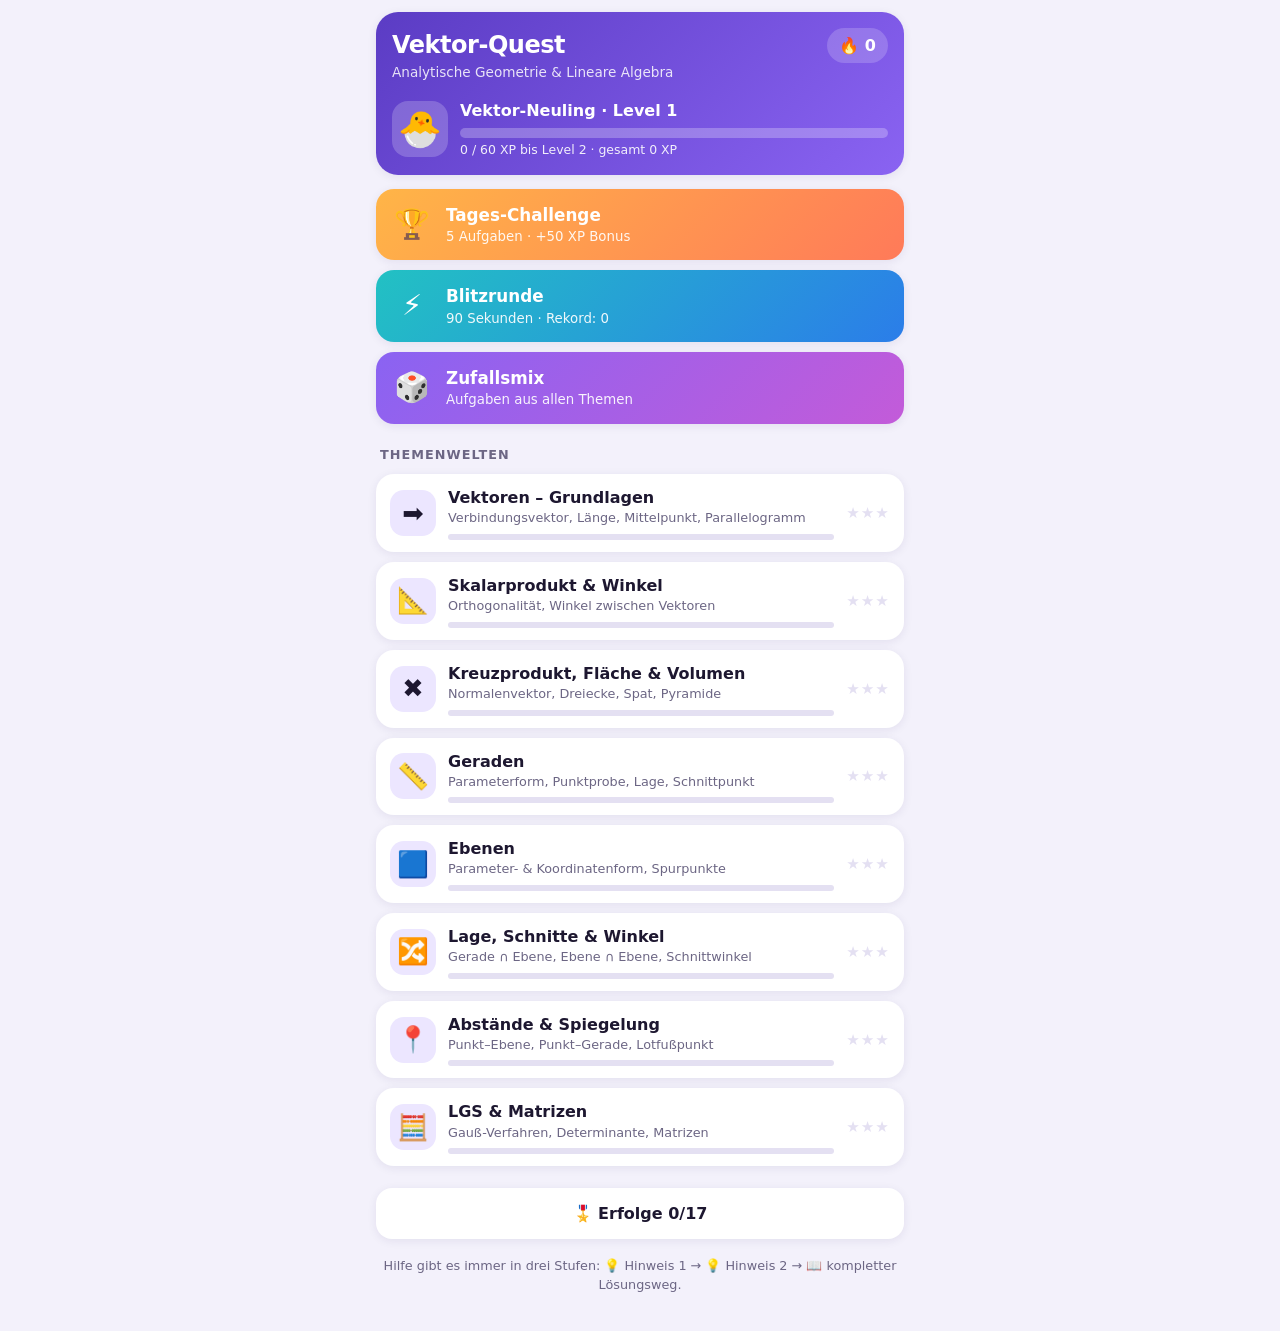
==== vektor-quest/web/index.html @ 60952a85 "Vektor-Quest: Lern-App für Analytische Geometrie mit 3-stufiger Hilfe Spielerische Aufgaben zu Vekto" ====
<!doctype html>
<html lang="de">
<head>
<meta charset="utf-8">
<meta name="viewport" content="width=device-width, initial-scale=1, viewport-fit=cover">
<meta name="theme-color" content="#5b3cc4">
<title>Vektor-Quest</title>
<link rel="manifest" href="manifest.webmanifest">
<link rel="icon" href="icons/icon.svg" type="image/svg+xml">
<link rel="stylesheet" href="style.css">
</head>
<body>

<!-- Startseite -->
<section id="v-home" class="view">
  <header class="hero">
    <div class="hero-top">
      <div>
        <div class="app-name">Vektor-Quest</div>
        <div class="sub">Analytische Geometrie &amp; Lineare Algebra</div>
      </div>
      <button class="streak" id="streak-btn" aria-label="Lerntage am Stück">🔥 <span id="streak-days">0</span></button>
    </div>
    <div class="player">
      <div class="avatar" id="avatar">🐣</div>
      <div class="player-info">
        <div class="player-title"><span id="lvl-title">Vektor-Neuling</span> · Level <span id="lvl">1</span></div>
        <div class="xpbar"><div id="xpfill"></div></div>
        <div class="xptext" id="xptext">0 / 60 XP</div>
      </div>
    </div>
  </header>

  <div class="modes">
    <button class="mode daily" id="btn-daily">
      <span class="mode-ico">🏆</span>
      <span class="mode-txt"><b>Tages-Challenge</b><small id="daily-status">5 Aufgaben · +50 XP Bonus</small></span>
    </button>
    <button class="mode blitz" id="btn-blitz">
      <span class="mode-ico">⚡</span>
      <span class="mode-txt"><b>Blitzrunde</b><small id="blitz-status">90 Sekunden · Rekord: 0</small></span>
    </button>
    <button class="mode mix" id="btn-mix">
      <span class="mode-ico">🎲</span>
      <span class="mode-txt"><b>Zufallsmix</b><small>Aufgaben aus allen Themen</small></span>
    </button>
  </div>

  <h2 class="sec">Themenwelten</h2>
  <div id="chapters"></div>

  <button class="badges-btn" id="btn-badges">🎖️ Erfolge <span id="badge-count">0/0</span></button>
  <p class="foot">Hilfe gibt es immer in drei Stufen: 💡 Hinweis 1 → 💡 Hinweis 2 → 📖 kompletter Lösungsweg.</p>
</section>

<!-- Kapitelübersicht -->
<section id="v-chapter" class="view" hidden>
  <div class="topbar"><button class="icon-btn" data-back>‹</button><h1 id="ch-title"></h1></div>
  <p class="ch-desc" id="ch-desc"></p>
  <button class="big-btn" id="ch-mix">🎲 Alles aus diesem Thema gemischt</button>
  <h2 class="sec">Oder gezielt üben</h2>
  <div id="ch-types"></div>
</section>

<!-- Aufgabe -->
<section id="v-task" class="view" hidden>
  <div class="topbar">
    <button class="icon-btn" data-back aria-label="Zurück">✕</button>
    <div class="task-mode" id="task-mode"></div>
    <div class="task-meta" id="task-meta"></div>
  </div>
  <div class="dots" id="dots"></div>
  <article class="card" id="card">
    <div class="tag-row"><span class="tag" id="task-tag"></span><span class="lvl-dots" id="task-lvl"></span></div>
    <h3 id="task-name"></h3>
    <div class="question" id="question"></div>
    <div class="answer" id="answer"></div>
    <div class="feedback" id="feedback" aria-live="polite"></div>
    <div id="help"></div>
  </article>
  <div class="dock" id="dock">
    <div class="keypad" id="keypad">
      <button data-k="7">7</button><button data-k="8">8</button><button data-k="9">9</button><button data-k="del" class="kfn">⌫</button>
      <button data-k="4">4</button><button data-k="5">5</button><button data-k="6">6</button><button data-k="−" class="kfn">−</button>
      <button data-k="1">1</button><button data-k="2">2</button><button data-k="3">3</button><button data-k="/" class="kfn">/</button>
      <button data-k="0">0</button><button data-k=",">,</button><button data-k="√" class="kfn">√</button><button data-k="next" class="kfn">⇥</button>
    </div>
    <div class="actions">
      <button class="act help" id="btn-help">💡 Hinweis 1</button>
      <button class="act primary" id="btn-check">Prüfen</button>
    </div>
  </div>
</section>

<!-- Ergebnis -->
<section id="v-result" class="view" hidden>
  <div class="result">
    <div class="result-ico" id="res-ico">🏆</div>
    <h1 id="res-title"></h1>
    <p id="res-text"></p>
    <div class="res-stats" id="res-stats"></div>
    <button class="big-btn" id="res-again">Nochmal!</button>
    <button class="ghost-btn" data-home>Zur Startseite</button>
  </div>
</section>

<!-- Erfolge -->
<section id="v-badges" class="view" hidden>
  <div class="topbar"><button class="icon-btn" data-back>‹</button><h1>Erfolge</h1></div>
  <div class="stats" id="stats"></div>
  <div class="badge-grid" id="badge-grid"></div>
  <button class="ghost-btn danger" id="btn-reset">Fortschritt zurücksetzen</button>
</section>

<div id="toasts"></div>
<div id="fx"></div>

<script src="aufgaben.js"></script>
<script src="app.js"></script>
</body>
</html>
---- vektor-quest/web/style.css ----
:root {
  --bg: #f3f1fb; --card: #ffffff; --text: #1d1730; --muted: #6c6684; --line: #e4e0f2;
  --brand: #5b3cc4; --brand-2: #8a63f2; --brand-soft: #ece6ff; --on-brand: #fff;
  --ok: #17915a; --ok-soft: #dcf6e8; --bad: #d23c3c; --bad-soft: #fde4e4;
  --h1: #fff6d6; --h1-line: #f0c94a; --h2: #ffe9d6; --h2-line: #f29a4a; --sol: #e3efff; --sol-line: #4a8af2;
  --daily: linear-gradient(135deg, #ffb547, #ff7a59); --blitz: linear-gradient(135deg, #22c1c3, #2b7de9); --mix: linear-gradient(135deg, #8a63f2, #c35bd9);
  --shadow: 0 2px 10px rgba(40, 20, 90, .08);
  --key: #fff; --key-fn: #ece6ff;
}
@media (prefers-color-scheme: dark) {
  :root:not([data-theme="light"]) {
    --bg: #131021; --card: #1e1a30; --text: #f1eefb; --muted: #a39dbd; --line: #2f2a45;
    --brand: #8a6bff; --brand-2: #a98bff; --brand-soft: #2b2450; --on-brand: #fff;
    --ok: #4fd38e; --ok-soft: #173a29; --bad: #ff7676; --bad-soft: #3d1d22;
    --h1: #3a3213; --h1-line: #c9a531; --h2: #3d2716; --h2-line: #e08a3d; --sol: #172a45; --sol-line: #5b9bff;
    --shadow: 0 2px 10px rgba(0, 0, 0, .35);
    --key: #2a2540; --key-fn: #3a3160;
  }
}
:root[data-theme="dark"] {
  --bg: #131021; --card: #1e1a30; --text: #f1eefb; --muted: #a39dbd; --line: #2f2a45;
  --brand: #8a6bff; --brand-2: #a98bff; --brand-soft: #2b2450;
  --ok: #4fd38e; --ok-soft: #173a29; --bad: #ff7676; --bad-soft: #3d1d22;
  --h1: #3a3213; --h1-line: #c9a531; --h2: #3d2716; --h2-line: #e08a3d; --sol: #172a45; --sol-line: #5b9bff;
  --key: #2a2540; --key-fn: #3a3160;
}

* { box-sizing: border-box; -webkit-tap-highlight-color: transparent; }
html, body { margin: 0; }
body {
  background: var(--bg); color: var(--text);
  font: 16px/1.45 system-ui, -apple-system, "Segoe UI", Roboto, sans-serif;
  overflow-x: hidden;
}
button { font: inherit; color: inherit; cursor: pointer; border: 0; background: none; }
.view { max-width: 560px; margin: 0 auto; padding: calc(12px + env(safe-area-inset-top)) 16px calc(24px + env(safe-area-inset-bottom)); }
[hidden] { display: none !important; }

/* ---------- Startseite ---------- */
.hero { background: linear-gradient(135deg, var(--brand), var(--brand-2)); color: #fff; border-radius: 22px; padding: 16px; box-shadow: var(--shadow); }
.hero-top { display: flex; justify-content: space-between; align-items: flex-start; gap: 12px; }
.app-name { font-size: 1.5rem; font-weight: 800; letter-spacing: -.02em; }
.sub { opacity: .85; font-size: .85rem; }
.streak { background: rgba(255, 255, 255, .18); color: #fff; padding: 6px 12px; border-radius: 99px; font-weight: 700; white-space: nowrap; }
.player { display: flex; gap: 12px; align-items: center; margin-top: 16px; }
.avatar { font-size: 2.2rem; width: 56px; height: 56px; border-radius: 16px; background: rgba(255, 255, 255, .2); display: grid; place-items: center; flex: none; }
.player-info { flex: 1; min-width: 0; }
.player-title { font-weight: 700; }
.xpbar { height: 10px; background: rgba(255, 255, 255, .25); border-radius: 99px; overflow: hidden; margin: 6px 0 3px; }
#xpfill { height: 100%; width: 0; background: #ffe066; border-radius: 99px; transition: width .6s ease; }
.xptext { font-size: .78rem; opacity: .9; }

.modes { display: grid; gap: 10px; margin-top: 14px; }
.mode { display: flex; align-items: center; gap: 12px; padding: 14px; border-radius: 18px; color: #fff; text-align: left; box-shadow: var(--shadow); transition: transform .1s; }
.mode:active, .ch-card:active, .big-btn:active, .type-row:active { transform: scale(.98); }
.mode.daily { background: var(--daily); } .mode.blitz { background: var(--blitz); } .mode.mix { background: var(--mix); }
.mode-ico { font-size: 1.8rem; width: 44px; text-align: center; }
.mode-txt { display: flex; flex-direction: column; }
.mode-txt b { font-size: 1.05rem; }
.mode-txt small { opacity: .92; }

.sec { font-size: .8rem; text-transform: uppercase; letter-spacing: .08em; color: var(--muted); margin: 22px 4px 10px; }
.ch-card { display: flex; gap: 12px; align-items: center; width: 100%; background: var(--card); border-radius: 18px; padding: 12px 14px; margin-bottom: 10px; text-align: left; box-shadow: var(--shadow); transition: transform .1s; }
.ch-ico { font-size: 1.6rem; width: 46px; height: 46px; border-radius: 14px; background: var(--brand-soft); display: grid; place-items: center; flex: none; }
.ch-body { flex: 1; min-width: 0; }
.ch-name { font-weight: 700; }
.ch-desc-s { color: var(--muted); font-size: .8rem; white-space: nowrap; overflow: hidden; text-overflow: ellipsis; }
.ch-bar { height: 6px; background: var(--line); border-radius: 99px; margin-top: 6px; overflow: hidden; }
.ch-bar div { height: 100%; background: linear-gradient(90deg, var(--brand), var(--brand-2)); border-radius: 99px; }
.stars { color: #f5b301; letter-spacing: 1px; font-size: .95rem; white-space: nowrap; }
.stars .off { color: var(--line); }
.badges-btn { width: 100%; margin-top: 12px; padding: 14px; border-radius: 16px; background: var(--card); font-weight: 700; box-shadow: var(--shadow); }
.foot { text-align: center; color: var(--muted); font-size: .8rem; margin-top: 18px; }

/* ---------- Topbar ---------- */
.topbar { display: flex; align-items: center; gap: 10px; min-height: 44px; }
.topbar h1 { font-size: 1.15rem; margin: 0; }
.icon-btn { width: 40px; height: 40px; border-radius: 12px; background: var(--card); font-size: 1.3rem; box-shadow: var(--shadow); flex: none; }
.task-mode { flex: 1; font-weight: 700; color: var(--muted); font-size: .9rem; white-space: nowrap; overflow: hidden; text-overflow: ellipsis; }
.task-meta { font-weight: 800; white-space: nowrap; }
.task-meta .timer { background: var(--brand-soft); color: var(--brand); padding: 4px 10px; border-radius: 99px; font-variant-numeric: tabular-nums; }
.task-meta .timer.low { background: var(--bad-soft); color: var(--bad); }
.ch-desc { color: var(--muted); margin: 6px 4px 14px; }
.big-btn { width: 100%; padding: 16px; border-radius: 16px; background: linear-gradient(135deg, var(--brand), var(--brand-2)); color: var(--on-brand); font-weight: 800; font-size: 1.05rem; box-shadow: var(--shadow); transition: transform .1s; }
.ghost-btn { width: 100%; padding: 14px; border-radius: 16px; margin-top: 10px; color: var(--brand); font-weight: 700; }
.ghost-btn.danger { color: var(--bad); margin-top: 24px; }
.type-row { display: flex; align-items: center; gap: 10px; width: 100%; padding: 12px 14px; background: var(--card); border-radius: 14px; margin-bottom: 8px; text-align: left; box-shadow: var(--shadow); transition: transform .1s; }
.type-row .tn { flex: 1; font-weight: 600; }
.type-row .tc { color: var(--muted); font-size: .8rem; white-space: nowrap; }
.lvl-dots { color: var(--brand); letter-spacing: 1px; font-size: .75rem; white-space: nowrap; }
.lvl-dots .off { color: var(--line); }

/* ---------- Aufgabe ---------- */
.dots { display: flex; gap: 6px; justify-content: center; margin: 4px 0 8px; min-height: 4px; }
.dots span { width: 26px; height: 6px; border-radius: 99px; background: var(--line); }
.dots span.cur { background: var(--brand); }
.dots span.ok { background: var(--ok); }
.dots span.help { background: #f0b429; }
.dots span.skip { background: var(--bad); }
.card { background: var(--card); border-radius: 20px; padding: 16px; box-shadow: var(--shadow); margin-bottom: 12px; overflow-x: auto; }
.card.shake { animation: shake .4s; }
@keyframes shake { 0%, 100% { transform: translateX(0); } 20%, 60% { transform: translateX(-8px); } 40%, 80% { transform: translateX(8px); } }
.tag-row { display: flex; justify-content: space-between; align-items: center; gap: 8px; }
.tag { background: var(--brand-soft); color: var(--brand); font-size: .75rem; font-weight: 700; padding: 3px 10px; border-radius: 99px; white-space: nowrap; overflow: hidden; text-overflow: ellipsis; }
.card h3 { margin: 10px 0 6px; font-size: 1.1rem; }
.question { font-size: 1.02rem; line-height: 1.9; }
.question small, .help small { color: var(--muted); font-size: .85rem; line-height: 1.4; display: inline-block; }

/* Mathe-Darstellung */
.vec { display: inline-flex; flex-direction: column; align-items: center; vertical-align: middle; padding: 1px 7px; margin: 2px 1px; line-height: 1.25; border-left: 2px solid currentColor; border-right: 2px solid currentColor; border-radius: 9px; font-variant-numeric: tabular-nums; }
.vec span { white-space: nowrap; }
.ov { position: relative; display: inline-block; font-style: italic; }
.ov::before { content: ''; position: absolute; left: 1px; right: 1px; top: -1px; border-top: 1.5px solid currentColor; }
.ov::after { content: ''; position: absolute; right: -1px; top: -4px; border: solid currentColor; border-width: 1.5px 1.5px 0 0; width: 4px; height: 4px; transform: rotate(45deg); }
.frac { display: inline-flex; flex-direction: column; vertical-align: middle; text-align: center; line-height: 1.2; margin: 0 2px; }
.frac > span:first-child { border-bottom: 1.5px solid currentColor; padding: 0 3px; }
.rad { border-top: 1.5px solid currentColor; padding: 0 1px; }
.mat { display: inline-table; vertical-align: middle; border-left: 2px solid currentColor; border-right: 2px solid currentColor; border-radius: 6px; border-collapse: separate; border-spacing: 8px 1px; margin: 4px 2px; font-variant-numeric: tabular-nums; }
.mat td { text-align: right; line-height: 1.3; }
.mat.aug td.rhs { border-left: 1.5px solid var(--muted); padding-left: 8px; }
.lgs { margin: 8px 0; font-variant-numeric: tabular-nums; }
.lgs div { line-height: 1.7; }

/* Eingaben */
.answer { margin-top: 14px; }
.f { width: 4.6em; padding: 8px 6px; font: inherit; font-size: 1.05rem; text-align: center; border: 2px solid var(--line); border-radius: 10px; background: var(--bg); color: var(--text); outline: none; caret-color: var(--brand); }
.f.wide { width: 9em; }
.f.active { border-color: var(--brand); box-shadow: 0 0 0 3px var(--brand-soft); }
.f.good { border-color: var(--ok); background: var(--ok-soft); }
.f.wrong { border-color: var(--bad); background: var(--bad-soft); }
.in-row { display: flex; align-items: center; gap: 8px; flex-wrap: wrap; }
.in-vec { display: inline-flex; flex-direction: column; gap: 6px; padding: 4px 8px; border-left: 3px solid var(--muted); border-right: 3px solid var(--muted); border-radius: 14px; }
.in-vec.grid2 { display: inline-grid; grid-template-columns: auto auto; }
.in-vec label { display: flex; align-items: center; gap: 6px; justify-content: flex-end; font-size: .9rem; color: var(--muted); }
.in-plane { display: flex; align-items: center; flex-wrap: wrap; gap: 6px; font-size: 1.05rem; }
.in-plane .f { width: 3.6em; }
.unit { color: var(--muted); font-weight: 600; }
.choices { display: grid; gap: 8px; }
.choice { padding: 13px 14px; border-radius: 14px; border: 2px solid var(--line); background: var(--bg); text-align: left; font-weight: 600; }
.choice.good { border-color: var(--ok); background: var(--ok-soft); }
.choice.wrong { border-color: var(--bad); background: var(--bad-soft); opacity: .8; }
.choice:disabled { cursor: default; }

.feedback { min-height: 1.4em; margin-top: 12px; font-weight: 700; }
.feedback.ok { color: var(--ok); }
.feedback.bad { color: var(--bad); }
.feedback.info { color: var(--muted); font-weight: 600; }

/* Hilfe */
.hint { border-left: 4px solid; border-radius: 12px; padding: 10px 12px; margin-top: 12px; line-height: 1.8; animation: pop .25s ease; }
.hint.h1 { background: var(--h1); border-color: var(--h1-line); }
.hint.h2 { background: var(--h2); border-color: var(--h2-line); }
.hint.sol { background: var(--sol); border-color: var(--sol-line); }
.hint-title { font-weight: 800; font-size: .85rem; text-transform: uppercase; letter-spacing: .05em; margin-bottom: 2px; }
.hint ol { margin: 4px 0 0; padding-left: 1.3em; }
.hint ol li { margin: 6px 0; }
.calc { margin: 4px 0; padding-left: 1.1em; }
.res { margin-top: 4px; padding: 8px 10px; border-radius: 10px; background: var(--card); font-weight: 800; }
@keyframes pop { from { opacity: 0; transform: translateY(6px); } to { opacity: 1; transform: none; } }

/* Dock unten */
.dock { position: sticky; bottom: 0; background: var(--bg); padding: 8px 0 calc(4px + env(safe-area-inset-bottom)); }
.keypad { display: grid; grid-template-columns: repeat(4, 1fr); gap: 6px; margin-bottom: 8px; }
.keypad button { padding: 8px 0; border-radius: 12px; background: var(--key); font-size: 1.2rem; font-weight: 600; box-shadow: var(--shadow); }
.keypad button.kfn { background: var(--key-fn); color: var(--brand); }
.keypad button:active { transform: scale(.95); }
.actions { display: grid; grid-template-columns: 1fr 1.3fr; gap: 8px; }
.act { padding: 13px 8px; white-space: nowrap; border-radius: 16px; font-weight: 800; font-size: 1rem; }
.act.help { background: var(--h1); color: var(--text); border: 2px solid var(--h1-line); }
.act.help.pulse { animation: pulse 1.2s infinite; }
@keyframes pulse { 0%, 100% { box-shadow: 0 0 0 0 rgba(240, 201, 74, .7); } 50% { box-shadow: 0 0 0 8px rgba(240, 201, 74, 0); } }
.act.primary { background: linear-gradient(135deg, var(--brand), var(--brand-2)); color: var(--on-brand); }
.act.next { background: var(--ok); color: #fff; }
.act:disabled { opacity: .45; }

/* Ergebnis & Erfolge */
.result { text-align: center; padding-top: 40px; }
.result-ico { font-size: 4.5rem; animation: pop .4s ease; }
.result h1 { margin: 8px 0; }
.result p { color: var(--muted); }
.res-stats { display: grid; grid-template-columns: repeat(3, 1fr); gap: 8px; margin: 20px 0; }
.res-stats div, .stats div { background: var(--card); border-radius: 14px; padding: 12px 6px; box-shadow: var(--shadow); }
.res-stats b, .stats b { display: block; font-size: 1.4rem; }
.res-stats small, .stats small { color: var(--muted); font-size: .75rem; }
.stats { display: grid; grid-template-columns: repeat(3, 1fr); gap: 8px; margin: 12px 0 16px; text-align: center; }
.badge-grid { display: grid; grid-template-columns: repeat(auto-fill, minmax(150px, 1fr)); gap: 10px; }
.badge { background: var(--card); border-radius: 16px; padding: 12px; text-align: center; box-shadow: var(--shadow); }
.badge .bi { font-size: 2rem; }
.badge b { display: block; margin-top: 4px; font-size: .9rem; }
.badge small { color: var(--muted); font-size: .75rem; }
.badge.locked .bi { filter: grayscale(1); opacity: .35; }
.badge.locked b { color: var(--muted); }

/* Effekte */
#toasts { position: fixed; top: calc(10px + env(safe-area-inset-top)); left: 0; right: 0; display: flex; flex-direction: column; align-items: center; gap: 8px; pointer-events: none; z-index: 20; padding: 0 16px; }
.toast { background: var(--text); color: var(--bg); padding: 10px 16px; border-radius: 14px; font-weight: 700; box-shadow: var(--shadow); animation: toast 3s ease forwards; max-width: 100%; text-align: center; }
@keyframes toast { 0% { opacity: 0; transform: translateY(-10px); } 10%, 85% { opacity: 1; transform: none; } 100% { opacity: 0; transform: translateY(-10px); } }
#fx { position: fixed; inset: 0; pointer-events: none; overflow: hidden; z-index: 15; }
.confetti { position: absolute; width: 9px; height: 13px; border-radius: 2px; animation: fall 1.3s ease-out forwards; }
@keyframes fall { to { transform: translate(var(--dx), var(--dy)) rotate(var(--rot)); opacity: 0; } }
.xpfloat { position: absolute; font-weight: 900; font-size: 1.5rem; color: var(--ok); animation: float 1.2s ease-out forwards; text-shadow: 0 2px 8px rgba(0, 0, 0, .15); }
@keyframes float { from { opacity: 1; transform: translate(-50%, 0) scale(.8); } to { opacity: 0; transform: translate(-50%, -80px) scale(1.2); } }

@media (prefers-reduced-motion: reduce) { *, *::before, *::after { animation: none !important; transition: none !important; } }
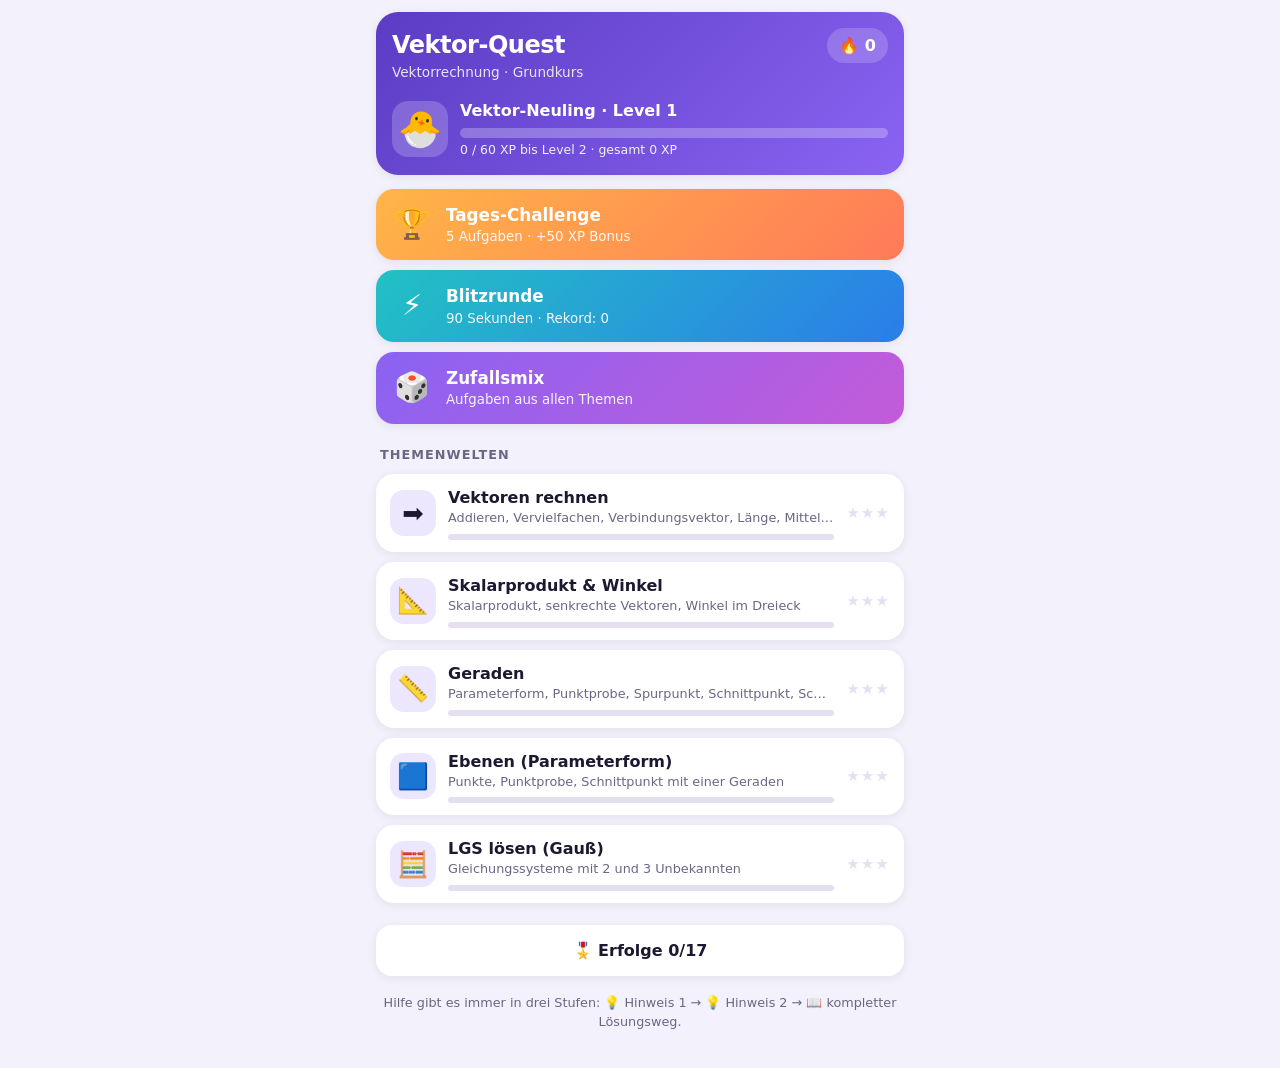
==== commit 9f27a55d: "Vektor-Quest: nur Grundkurs-Stoff und nur Rechenaufgaben Leistungskurs-Themen entfernt (Kreuzprodukt" ====
--- a/vektor-quest/web/index.html
+++ b/vektor-quest/web/index.html
@@ -17,7 +17,7 @@
     <div class="hero-top">
       <div>
         <div class="app-name">Vektor-Quest</div>
-        <div class="sub">Analytische Geometrie &amp; Lineare Algebra</div>
+        <div class="sub">Vektorrechnung · Grundkurs</div>
       </div>
       <button class="streak" id="streak-btn" aria-label="Lerntage am Stück">🔥 <span id="streak-days">0</span></button>
     </div>
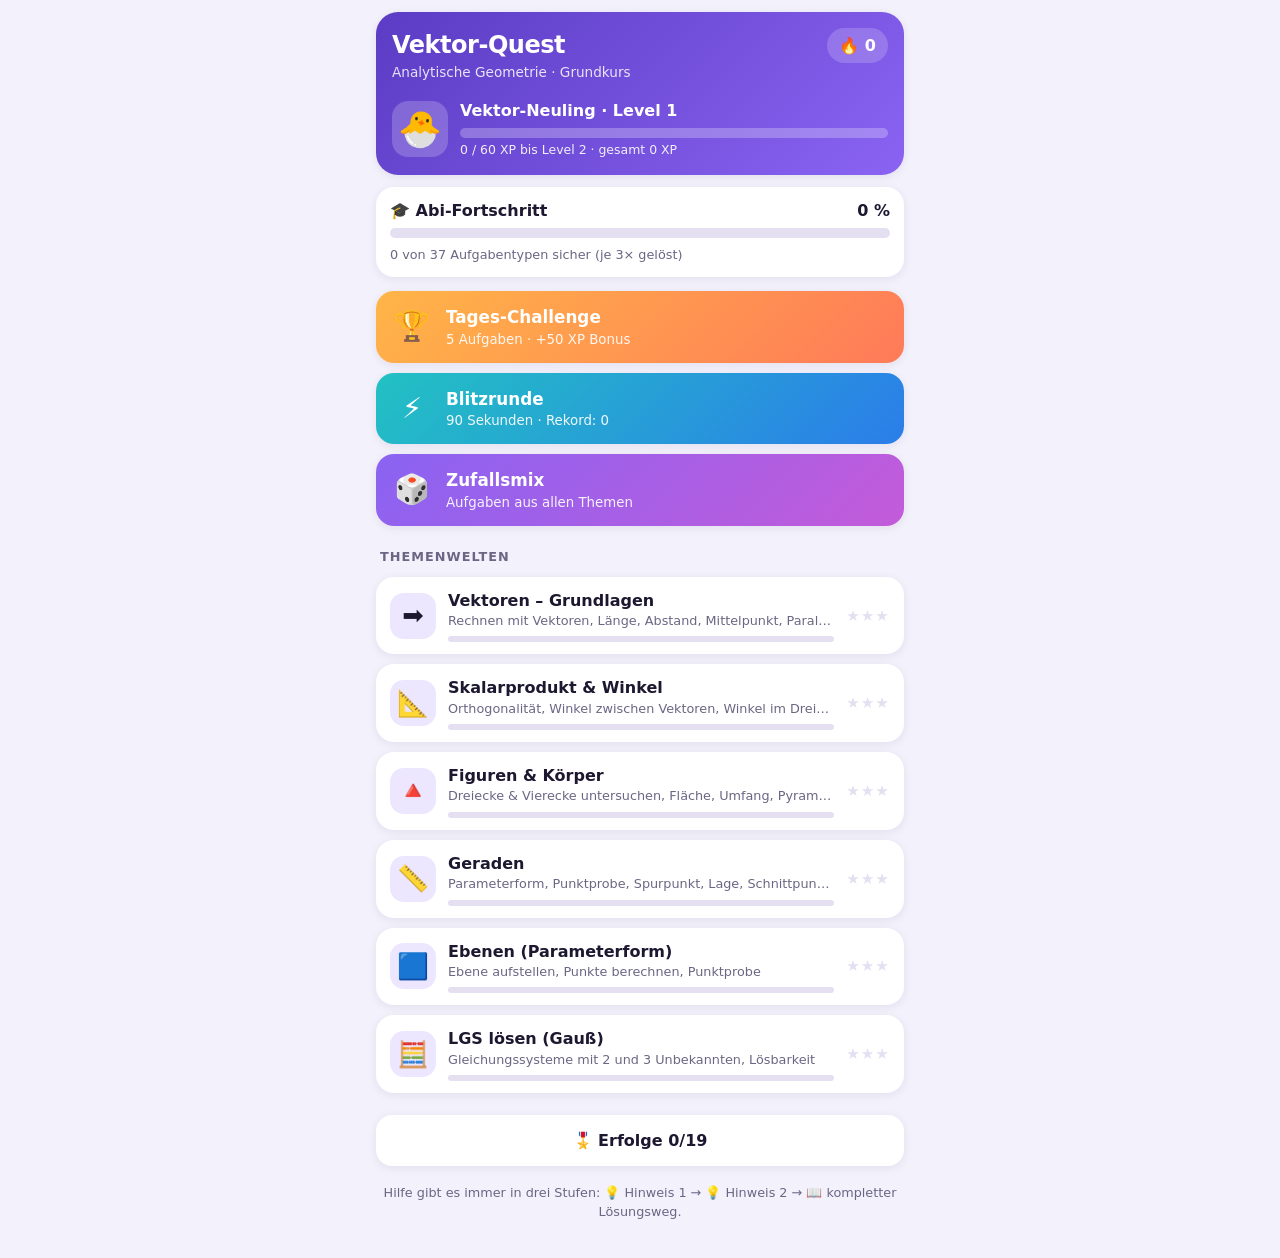
==== commit 64e7963e: "Vektor-Quest 3.0: erste Fassung zurück, komplett auf Grundkurs abgestimmt Auswahlfragen (Lagebeziehu" ====
--- a/vektor-quest/web/index.html
+++ b/vektor-quest/web/index.html
@@ -4,6 +4,11 @@
 <meta charset="utf-8">
 <meta name="viewport" content="width=device-width, initial-scale=1, viewport-fit=cover">
 <meta name="theme-color" content="#5b3cc4">
+<meta name="apple-mobile-web-app-capable" content="yes">
+<meta name="mobile-web-app-capable" content="yes">
+<meta name="apple-mobile-web-app-status-bar-style" content="black-translucent">
+<meta name="apple-mobile-web-app-title" content="Vektor-Quest">
+<link rel="apple-touch-icon" href="icons/icon-192.png">
 <title>Vektor-Quest</title>
 <link rel="manifest" href="manifest.webmanifest">
 <link rel="icon" href="icons/icon.svg" type="image/svg+xml">
@@ -17,7 +22,7 @@
     <div class="hero-top">
       <div>
         <div class="app-name">Vektor-Quest</div>
-        <div class="sub">Vektorrechnung · Grundkurs</div>
+        <div class="sub">Analytische Geometrie · Grundkurs</div>
       </div>
       <button class="streak" id="streak-btn" aria-label="Lerntage am Stück">🔥 <span id="streak-days">0</span></button>
     </div>
@@ -30,6 +35,12 @@
       </div>
     </div>
   </header>
+
+  <div class="abi">
+    <div class="abi-row"><b>🎓 Abi-Fortschritt</b><b id="abi-pct">0 %</b></div>
+    <div class="abi-bar"><div id="abi-fill"></div></div>
+    <small id="abi-text"></small>
+  </div>
 
   <div class="modes">
     <button class="mode daily" id="btn-daily">
--- a/vektor-quest/web/style.css
+++ b/vektor-quest/web/style.css
@@ -71,6 +71,13 @@
 .stars .off { color: var(--line); }
 .badges-btn { width: 100%; margin-top: 12px; padding: 14px; border-radius: 16px; background: var(--card); font-weight: 700; box-shadow: var(--shadow); }
 .foot { text-align: center; color: var(--muted); font-size: .8rem; margin-top: 18px; }
+
+/* Abi-Fortschritt */
+.abi { background: var(--card); border-radius: 18px; padding: 12px 14px; margin-top: 12px; box-shadow: var(--shadow); }
+.abi-row { display: flex; justify-content: space-between; }
+.abi-bar { height: 10px; background: var(--line); border-radius: 99px; overflow: hidden; margin: 6px 0 4px; }
+#abi-fill { height: 100%; width: 0; background: linear-gradient(90deg, #17915a, #4fd38e); border-radius: 99px; transition: width .6s ease; }
+.abi small { color: var(--muted); font-size: .8rem; }
 
 /* ---------- Topbar ---------- */
 .topbar { display: flex; align-items: center; gap: 10px; min-height: 44px; }
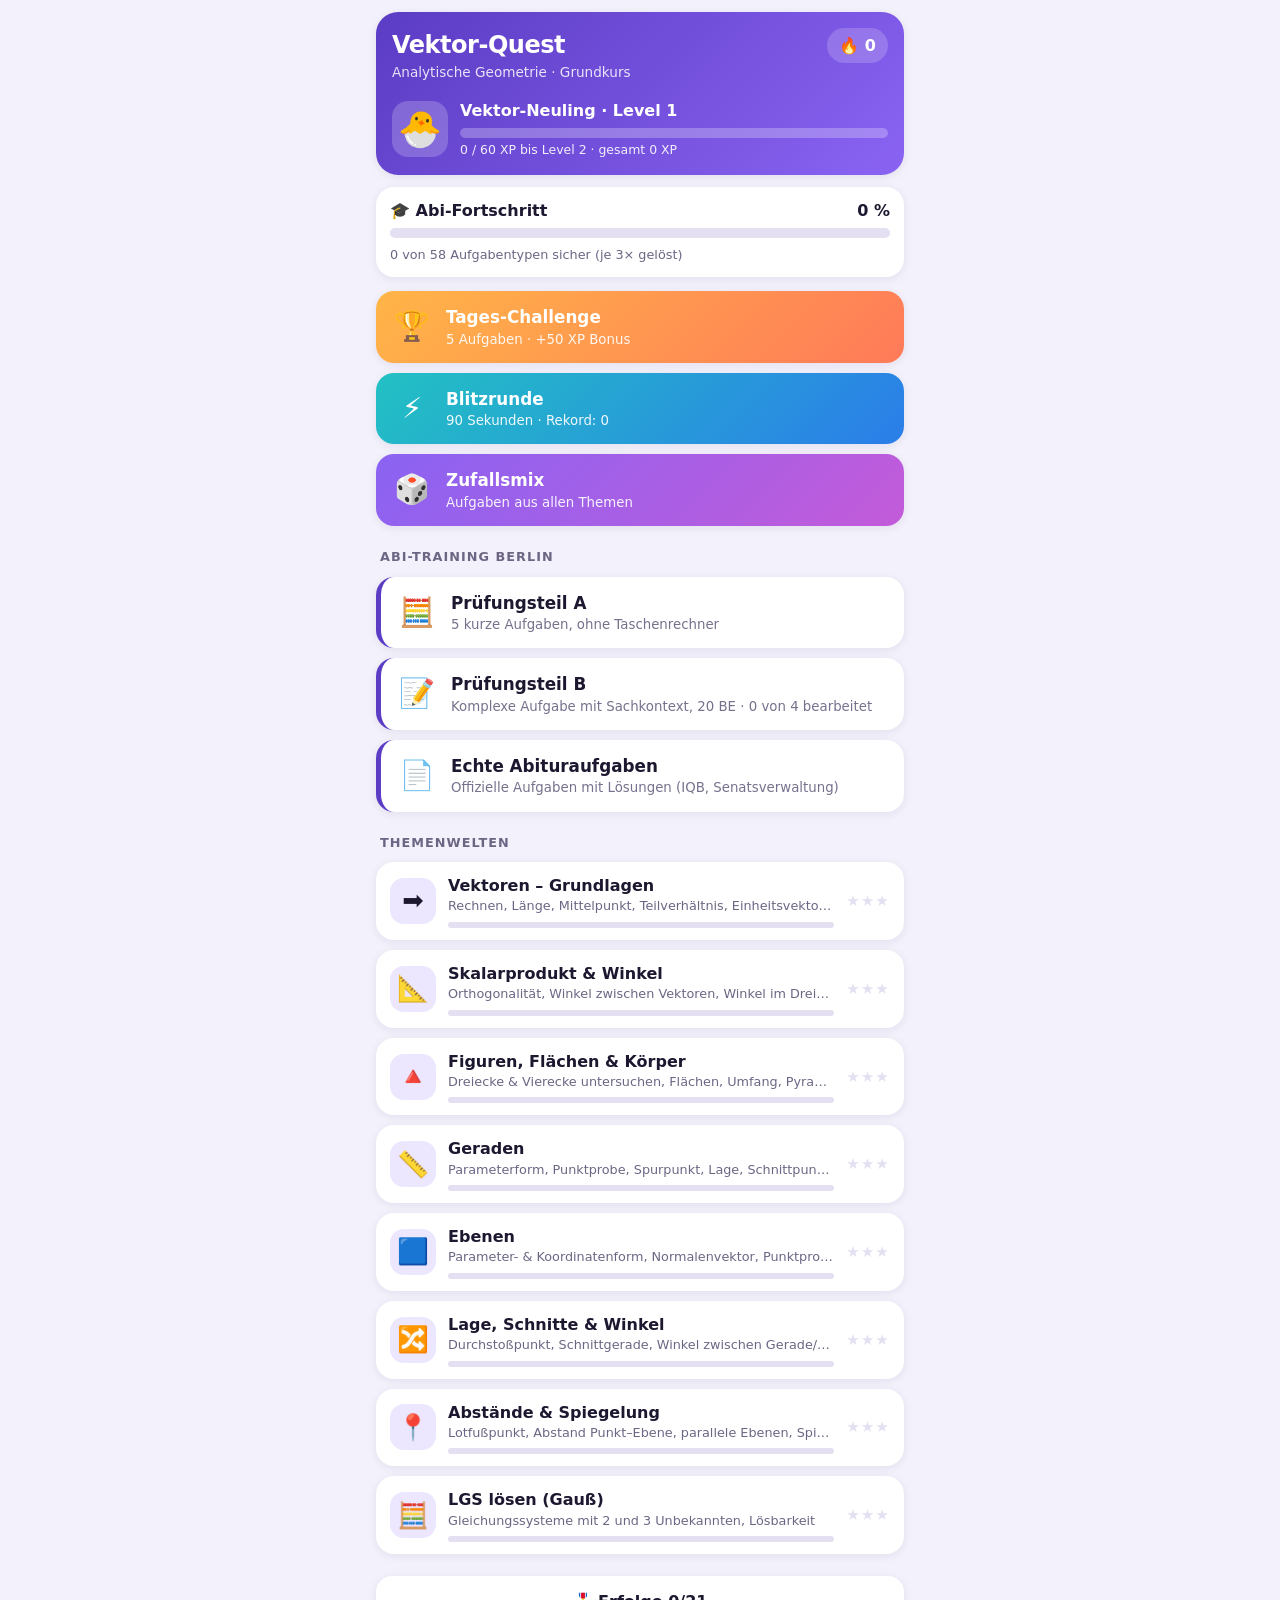
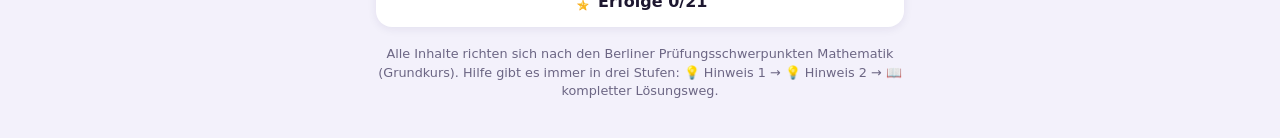
==== commit 27d71f75: "Vektor-Quest 4.0: Berliner Grundkurs und Abi-Training Inhalte nach den Prüfungsschwerpunkten Mathema" ====
--- a/vektor-quest/web/index.html
+++ b/vektor-quest/web/index.html
@@ -57,11 +57,18 @@
     </button>
   </div>
 
+  <h2 class="sec">Abi-Training Berlin</h2>
+  <div class="abi-train">
+    <button class="exam-btn" id="btn-teilA"><span class="mode-ico">🧮</span><span class="mode-txt"><b>Prüfungsteil A</b><small id="teilA-status">5 kurze Aufgaben, ohne Taschenrechner</small></span></button>
+    <button class="exam-btn" id="btn-teilB"><span class="mode-ico">📝</span><span class="mode-txt"><b>Prüfungsteil B</b><small id="teilB-status">Komplexe Aufgabe mit Sachkontext, 20 BE</small></span></button>
+    <button class="exam-btn" id="btn-links"><span class="mode-ico">📄</span><span class="mode-txt"><b>Echte Abituraufgaben</b><small>Offizielle Aufgaben mit Lösungen (IQB, Senatsverwaltung)</small></span></button>
+  </div>
+
   <h2 class="sec">Themenwelten</h2>
   <div id="chapters"></div>
 
   <button class="badges-btn" id="btn-badges">🎖️ Erfolge <span id="badge-count">0/0</span></button>
-  <p class="foot">Hilfe gibt es immer in drei Stufen: 💡 Hinweis 1 → 💡 Hinweis 2 → 📖 kompletter Lösungsweg.</p>
+  <p class="foot">Alle Inhalte richten sich nach den Berliner Prüfungsschwerpunkten Mathematik (Grundkurs). Hilfe gibt es immer in drei Stufen: 💡 Hinweis 1 → 💡 Hinweis 2 → 📖 kompletter Lösungsweg.</p>
 </section>
 
 <!-- Kapitelübersicht -->
@@ -82,6 +89,7 @@
   </div>
   <div class="dots" id="dots"></div>
   <article class="card" id="card">
+    <div class="ctx" id="ctx" hidden></div>
     <div class="tag-row"><span class="tag" id="task-tag"></span><span class="lvl-dots" id="task-lvl"></span></div>
     <h3 id="task-name"></h3>
     <div class="question" id="question"></div>
@@ -115,6 +123,13 @@
   </div>
 </section>
 
+<!-- Echte Abituraufgaben -->
+<section id="v-links" class="view" hidden>
+  <div class="topbar"><button class="icon-btn" data-back>‹</button><h1>Echte Abituraufgaben</h1></div>
+  <p class="ch-desc">Berlin stellt einen Teil der Abituraufgaben aus dem gemeinsamen Aufgabenpool der Länder (IQB). Diese Aufgaben sind mit Lösungen (Erwartungshorizont) frei veröffentlicht. Für den Grundkurs auf <b>„grundlegendes Niveau“</b> achten, die Geometrie-Aufgaben heißen dort <b>„Analytische Geometrie / Lineare Algebra“</b>. Tipp: Erst selbst rechnen, dann den Erwartungshorizont anschauen.</p>
+  <div id="links"></div>
+</section>
+
 <!-- Erfolge -->
 <section id="v-badges" class="view" hidden>
   <div class="topbar"><button class="icon-btn" data-back>‹</button><h1>Erfolge</h1></div>
--- a/vektor-quest/web/style.css
+++ b/vektor-quest/web/style.css
@@ -15,6 +15,7 @@
     --h1: #3a3213; --h1-line: #c9a531; --h2: #3d2716; --h2-line: #e08a3d; --sol: #172a45; --sol-line: #5b9bff;
     --shadow: 0 2px 10px rgba(0, 0, 0, .35);
     --key: #2a2540; --key-fn: #3a3160;
+    color-scheme: dark;
   }
 }
 :root[data-theme="dark"] {
@@ -23,6 +24,7 @@
   --ok: #4fd38e; --ok-soft: #173a29; --bad: #ff7676; --bad-soft: #3d1d22;
   --h1: #3a3213; --h1-line: #c9a531; --h2: #3d2716; --h2-line: #e08a3d; --sol: #172a45; --sol-line: #5b9bff;
   --key: #2a2540; --key-fn: #3a3160;
+  color-scheme: dark;
 }
 
 * { box-sizing: border-box; -webkit-tap-highlight-color: transparent; }
@@ -33,7 +35,7 @@
   overflow-x: hidden;
 }
 button { font: inherit; color: inherit; cursor: pointer; border: 0; background: none; }
-.view { max-width: 560px; margin: 0 auto; padding: calc(12px + env(safe-area-inset-top)) 16px calc(24px + env(safe-area-inset-bottom)); }
+.view { max-width: 560px; margin: 0 auto; padding-top: calc(12px + env(safe-area-inset-top, 0px)); padding-bottom: calc(24px + env(safe-area-inset-bottom, 0px)); padding-left: max(16px, env(safe-area-inset-left, 0px)); padding-right: max(16px, env(safe-area-inset-right, 0px)); }
 [hidden] { display: none !important; }
 
 /* ---------- Startseite ---------- */
@@ -78,6 +80,19 @@
 .abi-bar { height: 10px; background: var(--line); border-radius: 99px; overflow: hidden; margin: 6px 0 4px; }
 #abi-fill { height: 100%; width: 0; background: linear-gradient(90deg, #17915a, #4fd38e); border-radius: 99px; transition: width .6s ease; }
 .abi small { color: var(--muted); font-size: .8rem; }
+
+/* Abi-Training */
+.abi-train { display: grid; gap: 10px; }
+.exam-btn { display: flex; align-items: center; gap: 12px; padding: 14px; border-radius: 18px; background: var(--card); text-align: left; box-shadow: var(--shadow); border-left: 5px solid var(--brand); transition: transform .1s; }
+.exam-btn:active { transform: scale(.98); }
+.exam-btn .mode-txt small { color: var(--muted); }
+.ctx { margin-bottom: 12px; }
+.ctx details { background: var(--brand-soft); border-radius: 14px; padding: 10px 12px; }
+.ctx summary { font-weight: 800; cursor: pointer; color: var(--brand); }
+.ctx-body { margin-top: 6px; line-height: 1.8; }
+.link-row { display: flex; flex-direction: column; gap: 2px; padding: 14px; margin-bottom: 10px; border-radius: 16px; background: var(--card); color: var(--text); text-decoration: none; box-shadow: var(--shadow); border-left: 5px solid var(--brand); }
+.link-row b::after { content: ' ↗'; color: var(--brand); }
+.link-row small { color: var(--muted); }
 
 /* ---------- Topbar ---------- */
 .topbar { display: flex; align-items: center; gap: 10px; min-height: 44px; }
@@ -185,7 +200,7 @@
 .result-ico { font-size: 4.5rem; animation: pop .4s ease; }
 .result h1 { margin: 8px 0; }
 .result p { color: var(--muted); }
-.res-stats { display: grid; grid-template-columns: repeat(3, 1fr); gap: 8px; margin: 20px 0; }
+.res-stats { display: grid; grid-template-columns: repeat(auto-fit, minmax(80px, 1fr)); gap: 8px; margin: 20px 0; }
 .res-stats div, .stats div { background: var(--card); border-radius: 14px; padding: 12px 6px; box-shadow: var(--shadow); }
 .res-stats b, .stats b { display: block; font-size: 1.4rem; }
 .res-stats small, .stats small { color: var(--muted); font-size: .75rem; }
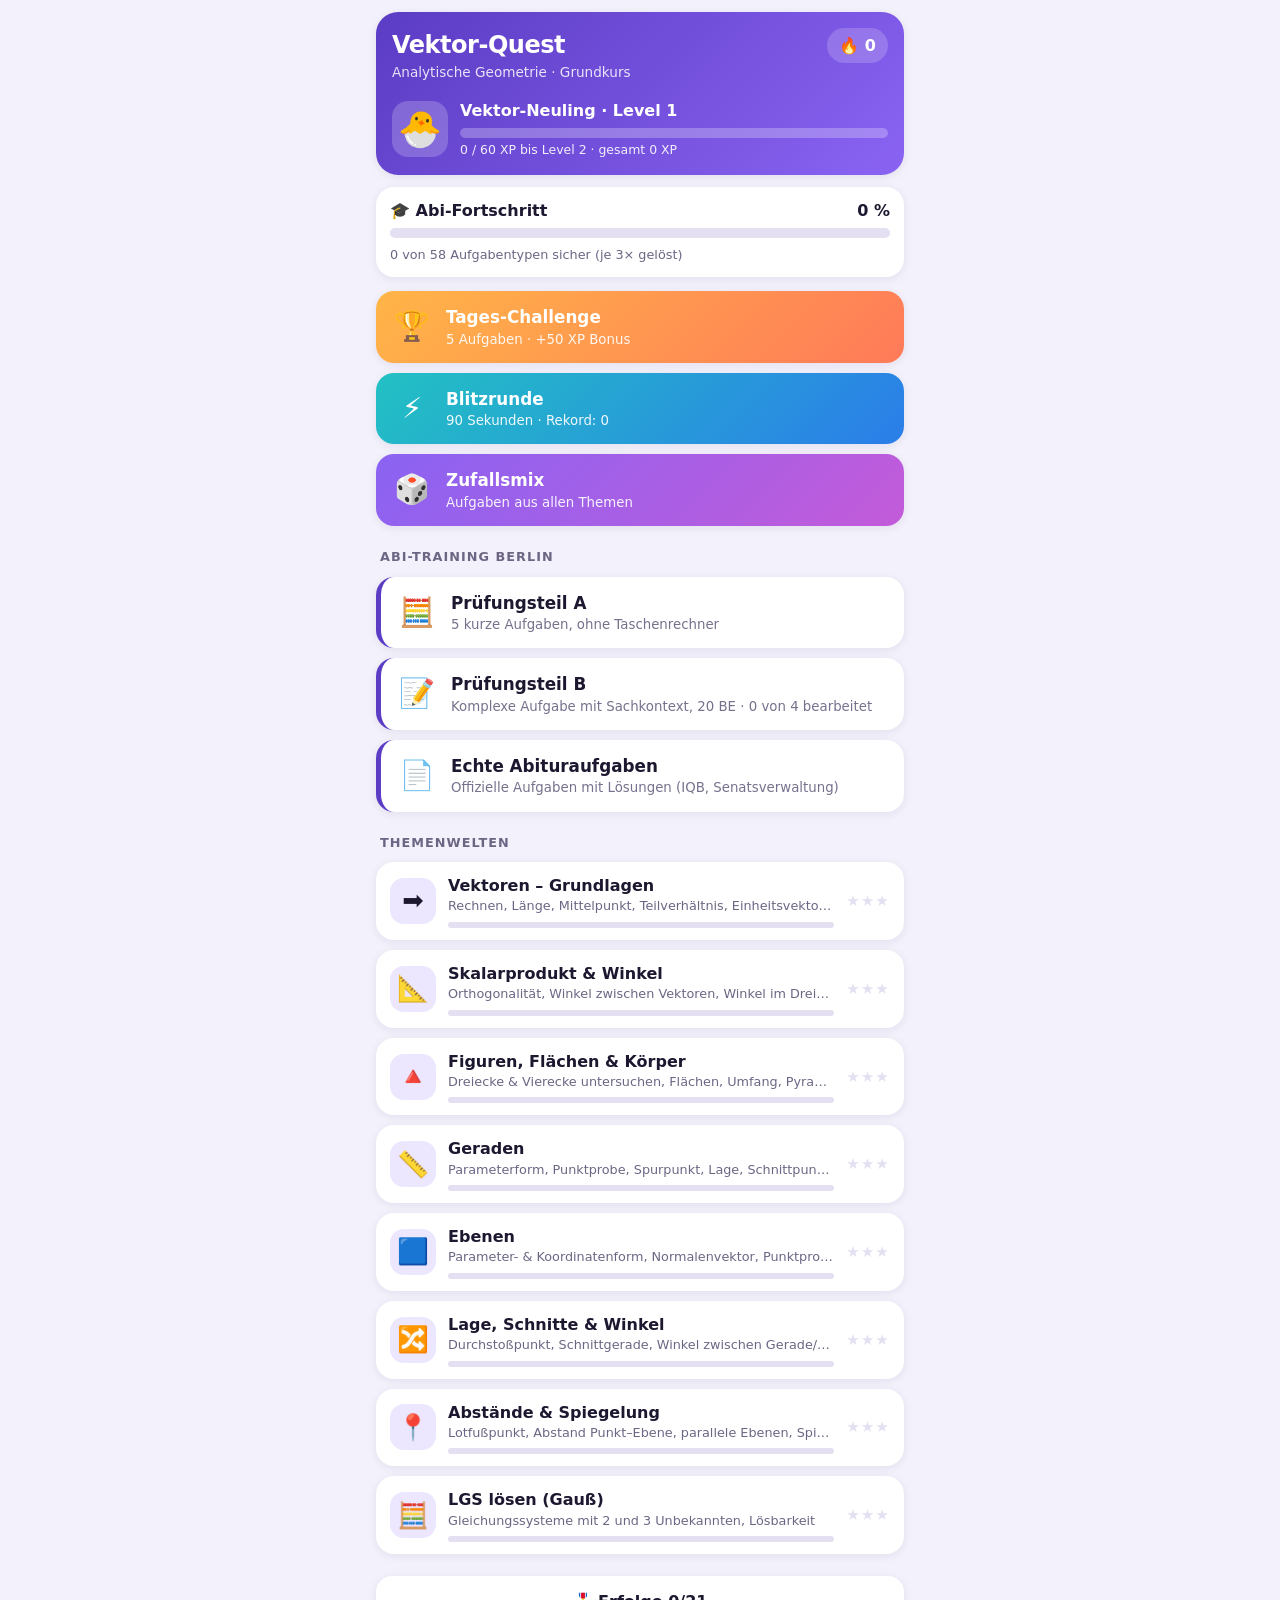
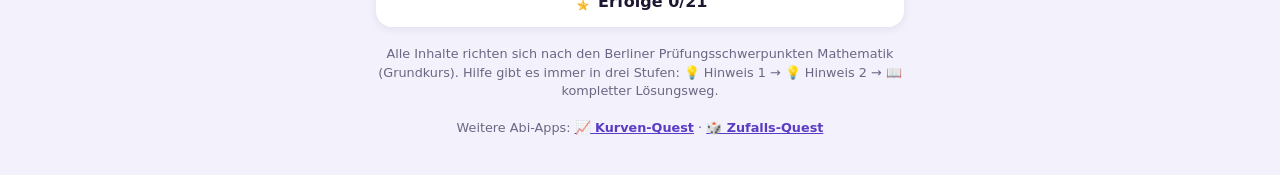
==== commit aaa03b67: "Kurven-Quest (Analysis) und Zufalls-Quest (Stochastik) Zwei neue Lern-Apps nach dem Vorbild von Vekt" ====
--- a/vektor-quest/web/index.html
+++ b/vektor-quest/web/index.html
@@ -68,7 +68,7 @@
   <div id="chapters"></div>
 
   <button class="badges-btn" id="btn-badges">🎖️ Erfolge <span id="badge-count">0/0</span></button>
-  <p class="foot">Alle Inhalte richten sich nach den Berliner Prüfungsschwerpunkten Mathematik (Grundkurs). Hilfe gibt es immer in drei Stufen: 💡 Hinweis 1 → 💡 Hinweis 2 → 📖 kompletter Lösungsweg.</p>
+  <p class="foot">Alle Inhalte richten sich nach den Berliner Prüfungsschwerpunkten Mathematik (Grundkurs). Hilfe gibt es immer in drei Stufen: 💡 Hinweis 1 → 💡 Hinweis 2 → 📖 kompletter Lösungsweg.<br><br>Weitere Abi-Apps: <a href="../../analysis-quest/web/">📈 Kurven-Quest</a> · <a href="../../stochastik-quest/web/">🎲 Zufalls-Quest</a></p>
 </section>
 
 <!-- Kapitelübersicht -->
--- a/vektor-quest/web/style.css
+++ b/vektor-quest/web/style.css
@@ -38,6 +38,7 @@
 .view { max-width: 560px; margin: 0 auto; padding-top: calc(12px + env(safe-area-inset-top, 0px)); padding-bottom: calc(24px + env(safe-area-inset-bottom, 0px)); padding-left: max(16px, env(safe-area-inset-left, 0px)); padding-right: max(16px, env(safe-area-inset-right, 0px)); }
 [hidden] { display: none !important; }
 
+.foot a { color: var(--brand); font-weight: 700; }
 /* ---------- Startseite ---------- */
 .hero { background: linear-gradient(135deg, var(--brand), var(--brand-2)); color: #fff; border-radius: 22px; padding: 16px; box-shadow: var(--shadow); }
 .hero-top { display: flex; justify-content: space-between; align-items: flex-start; gap: 12px; }
